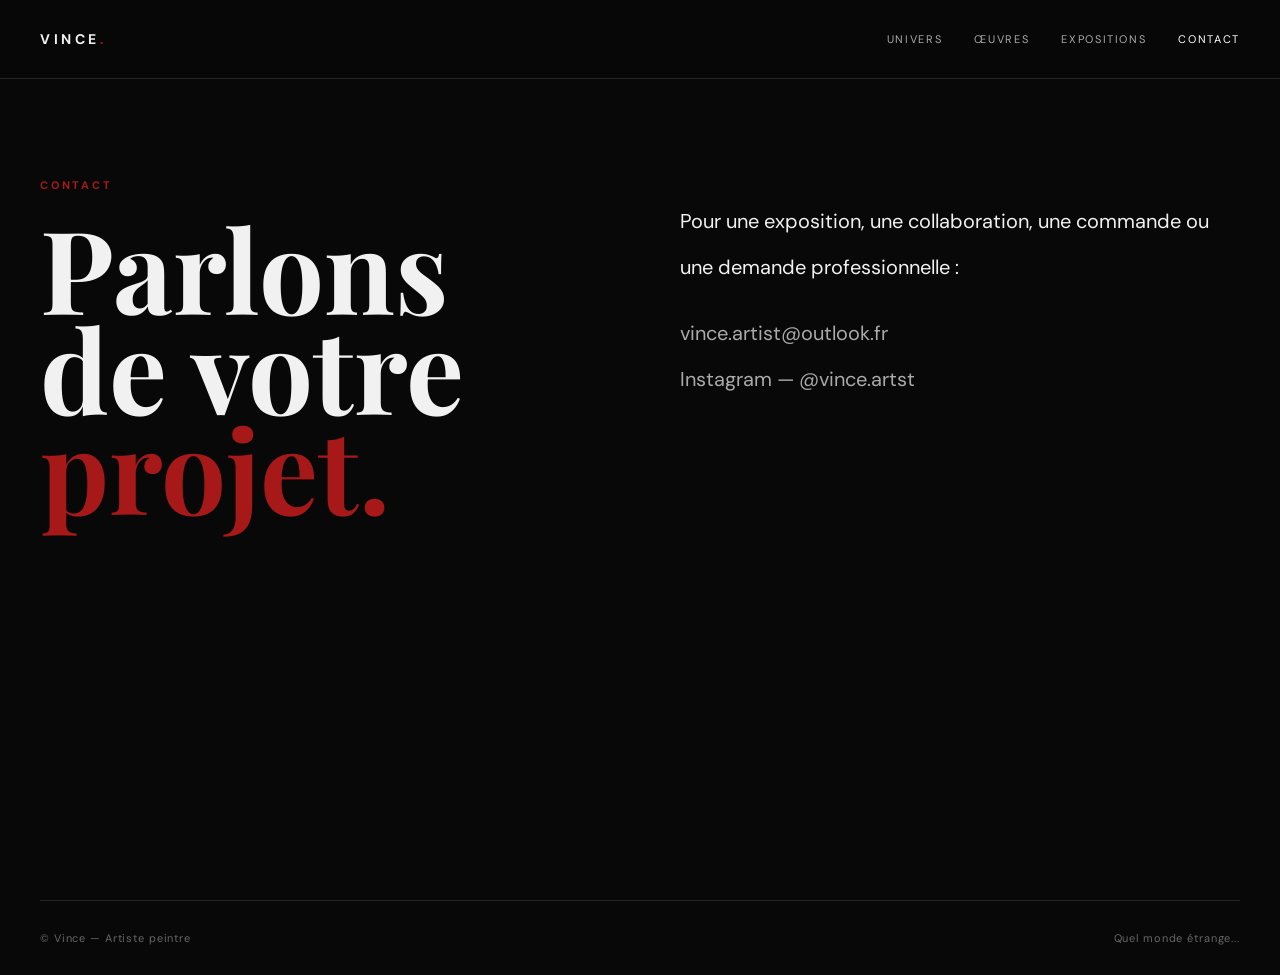
==== contact.html @ ffe188b6 "Create contact.html" ====
<!DOCTYPE html>
<html lang="fr">

<head>

<meta charset="UTF-8">
<meta name="viewport" content="width=device-width, initial-scale=1.0">

<title>Contact — Vince</title>

<link rel="stylesheet" href="style.css">

</head>

<body>

<header>

<div class="container navbar">

<a href="index.html" class="logo">
VINCE<span>.</span>
</a>

<nav>

<a href="univers.html">Univers</a>

<a href="oeuvres.html">Œuvres</a>

<a href="expositions.html">
Expositions
</a>

<a class="active" href="contact.html">
Contact
</a>

</nav>

</div>

</header>


<main>

<section class="container page">

<div class="contact">

<div>

<div class="kicker">
Contact
</div>

<h1>
Parlons<br>
de votre<br>
<span class="red">projet.</span>
</h1>

</div>


<div class="contact-links">

<p>
Pour une exposition, une collaboration,
une commande ou une demande professionnelle :
</p>


<p>

<a href="mailto:vince.artist@outlook.fr">
vince.artist@outlook.fr
</a>

<br>

<a
href="https://instagram.com/vince.artst"
target="_blank"
rel="noopener"
>
Instagram — @vince.artst
</a>

</p>

</div>

</div>

</section>

</main>


<footer class="container">

<span>© Vince — Artiste peintre</span>

<span>Quel monde étrange...</span>

</footer>

</body>

</html>
---- style.css ----
@import url('https://fonts.googleapis.com/css2?family=DM+Sans:wght@400;500;700&family=Playfair+Display:wght@500;600&display=swap');

* {
    box-sizing: border-box;
}

html {
    scroll-behavior: smooth;
}

body {
    margin: 0;
    background: #080808;
    color: #f1f1f1;
    font-family: "DM Sans", Arial, sans-serif;
}

a {
    color: inherit;
    text-decoration: none;
}

img {
    max-width: 100%;
}

.container {
    width: min(1200px, calc(100% - 50px));
    margin: auto;
}

/* HEADER */

header {
    position: fixed;
    top: 0;
    left: 0;
    width: 100%;
    z-index: 100;
    background: rgba(8,8,8,.92);
    backdrop-filter: blur(12px);
    border-bottom: 1px solid #252525;
}

.navbar {
    height: 78px;
    display: flex;
    justify-content: space-between;
    align-items: center;
}

.logo {
    font-weight: 700;
    letter-spacing: .25em;
    font-size: 14px;
}

.logo span {
    color: #9d1515;
}

nav {
    display: flex;
    gap: 32px;
}

nav a {
    font-size: 11px;
    text-transform: uppercase;
    letter-spacing: .15em;
    color: #aaa;
    transition: .25s;
}

nav a:hover,
nav a.active {
    color: #fff;
}

nav a:hover {
    color: #a71919;
}

/* PAGE */

main {
    padding-top: 78px;
}

.page {
    min-height: calc(100vh - 78px);
    padding: 100px 0;
}

.kicker {
    color: #a71919;
    text-transform: uppercase;
    letter-spacing: .25em;
    font-size: 11px;
    font-weight: 700;
}

h1,
h2,
h3 {
    font-family: "Playfair Display", Georgia, serif;
}

h1 {
    font-size: clamp(60px, 9vw, 125px);
    line-height: .87;
    margin: 25px 0;
}

h2 {
    font-size: clamp(42px, 6vw, 72px);
    margin: 0 0 25px;
}

.red {
    color: #a71919;
}

.intro {
    color: #999;
    font-size: 18px;
    line-height: 1.8;
    max-width: 650px;
}

/* HOME */

.hero {
    min-height: calc(100vh - 78px);
    display: grid;
    grid-template-columns: 1fr 1fr;
    align-items: center;
    gap: 70px;
}

.hero-image {
    min-height: 600px;
    background:
        linear-gradient(rgba(0,0,0,.15), rgba(0,0,0,.15)),
        url("images/hero.jpg") center/cover;
    border: 1px solid #292929;
}

.hero-image::after {
    content: "";
    display: block;
    position: relative;
    inset: 20px;
    border: 1px solid rgba(167,25,25,.4);
}

/* ABOUT */

.two-columns {
    display: grid;
    grid-template-columns: 1fr 1fr;
    gap: 80px;
}

.text {
    color: #bbb;
    font-size: 19px;
    line-height: 1.9;
}

.facts {
    border-left: 1px solid #821313;
    padding-left: 35px;
}

.fact {
    padding: 20px 0;
    border-bottom: 1px solid #292929;
}

.fact-title {
    display: block;
    color: #777;
    text-transform: uppercase;
    font-size: 10px;
    letter-spacing: .18em;
    margin-bottom: 8px;
}

/* GALLERY */

.gallery {
    columns: 3 280px;
    column-gap: 20px;
}

.artwork {
    break-inside: avoid;
    margin-bottom: 20px;
    background: #111;
    border: 1px solid #292929;
    transition: transform .3s, border-color .3s;
}

.artwork:hover {
    transform: translateY(-4px);
    border-color: #721414;
}

.artwork img {
    width: 100%;
    height: auto;
    display: block;
}

.artwork-info {
    padding: 16px;
}

.artwork-title {
    font-family: "Playfair Display", Georgia, serif;
    font-size: 20px;
}

.artwork-details {
    margin-top: 7px;
    color: #777;
    font-size: 10px;
    text-transform: uppercase;
    letter-spacing: .1em;
    line-height: 1.6;
}

.loading {
    padding: 80px;
    text-align: center;
    color: #666;
}

/* EXHIBITIONS */

.exhibitions {
    display: grid;
    grid-template-columns: 1fr 1fr;
    gap: 25px;
}

.exhibition {
    padding: 40px;
    min-height: 280px;
    border: 1px solid #303030;
    background: linear-gradient(135deg,#111,#090909);
}

.exhibition h3 {
    font-size: 36px;
    margin: 15px 0;
}

.exhibition p {
    color: #999;
    line-height: 1.8;
}

/* STATEMENT */

.statement {
    font-family: "Playfair Display", Georgia, serif;
    font-size: clamp(35px,5vw,65px);
    line-height: 1.15;
    max-width: 1000px;
}

/* CONTACT */

.contact {
    display: grid;
    grid-template-columns: 1fr 1fr;
    gap: 80px;
}

.contact-links {
    font-size: 20px;
    line-height: 2.3;
}

.contact-links a {
    color: #aaa;
    transition: .2s;
}

.contact-links a:hover {
    color: #a71919;
}

/* FOOTER */

footer {
    border-top: 1px solid #242424;
    padding: 30px 0;
    color: #666;
    font-size: 11px;
    letter-spacing: .08em;
    display: flex;
    justify-content: space-between;
}

/* MOBILE */

@media(max-width:800px) {

    .container {
        width: min(100% - 35px, 700px);
    }

    nav {
        gap: 12px;
    }

    nav a {
        font-size: 9px;
    }

    .hero,
    .two-columns,
    .exhibitions,
    .contact {
        grid-template-columns: 1fr;
    }

    .hero {
        gap: 40px;
    }

    .hero-image {
        min-height: 400px;
    }

    .page {
        padding: 75px 0;
    }

    .gallery {
        columns: 2 150px;
    }
}

@media(max-width:500px) {

    nav {
        display: none;
    }

    .gallery {
        columns: 1;
    }

    h1 {
        font-size: 65px;
    }
}
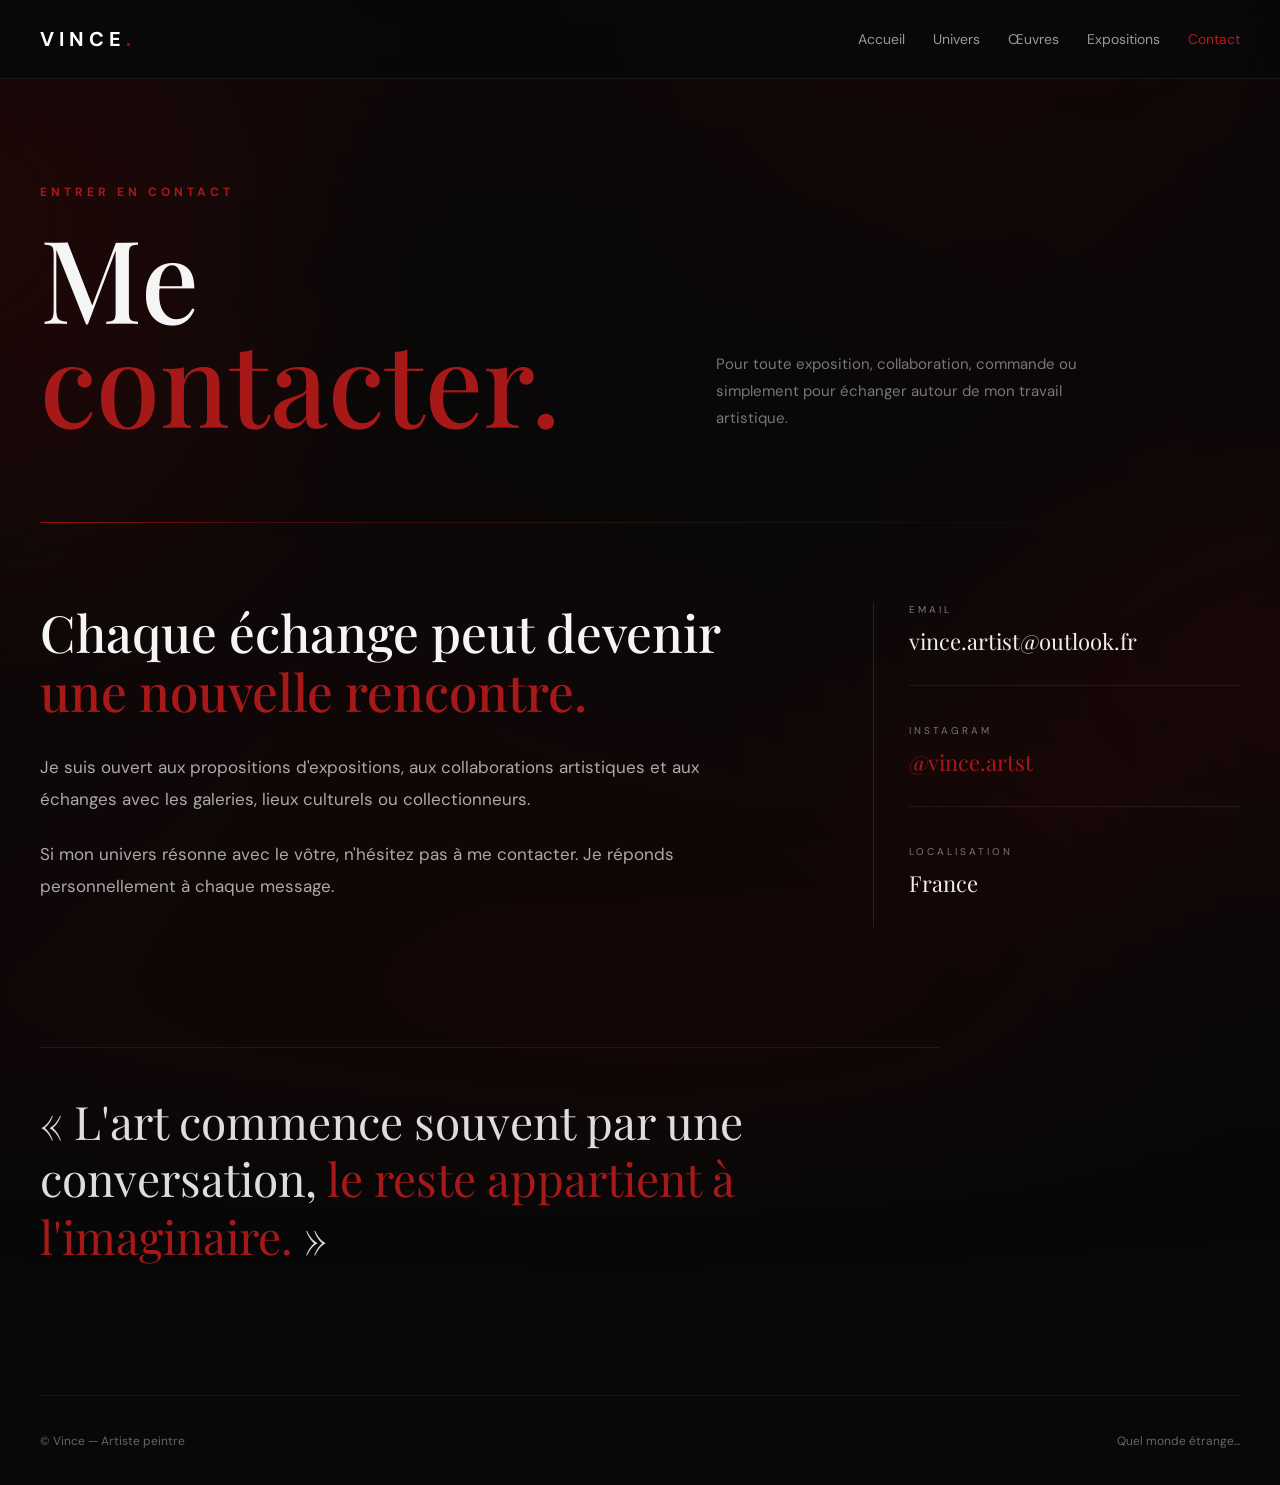
==== commit 6a7c68bd: "Update contact.html" ====
--- a/contact.html
+++ b/contact.html
@@ -9,6 +9,179 @@
 <title>Contact — Vince</title>
 
 <link rel="stylesheet" href="style.css">
+
+<style>
+
+/* =========================
+   PAGE CONTACT
+========================= */
+
+.contact-page{
+    padding-top:105px;
+    padding-bottom:130px;
+}
+
+.contact-header{
+    display:grid;
+    grid-template-columns:1.1fr 1fr;
+    gap:100px;
+    align-items:end;
+    margin-bottom:90px;
+}
+
+.contact-header h1{
+    font-family:'Playfair Display',serif;
+    font-size:clamp(65px,9vw,120px);
+    line-height:.9;
+    font-weight:500;
+    margin:0;
+}
+
+.contact-intro{
+    color:#777;
+    font-size:15px;
+    line-height:1.8;
+    max-width:420px;
+}
+
+.contact-line{
+    width:100%;
+    height:1px;
+    background:linear-gradient(90deg,#8f1111 0%,rgba(143,17,17,.45) 18%,rgba(255,255,255,.06) 55%,transparent 100%);
+    margin-bottom:80px;
+}
+
+/* =========================
+   CONTENU
+========================= */
+
+.contact-content{
+    display:grid;
+    grid-template-columns:1.4fr .7fr;
+    gap:100px;
+    align-items:start;
+}
+
+.contact-text h2{
+    font-family:'Playfair Display',serif;
+    font-size:clamp(34px,4vw,52px);
+    font-weight:500;
+    line-height:1.15;
+    margin:0 0 30px;
+}
+
+.contact-text h2 span{
+    color:#a71919;
+}
+
+.contact-text p{
+    color:#aaa;
+    font-size:17px;
+    line-height:1.9;
+    margin:0 0 22px;
+}
+
+/* =========================
+   INFOS
+========================= */
+
+.contact-details{
+    border-left:1px solid rgba(143,17,17,.6);
+    padding-left:35px;
+}
+
+.contact-item{
+    margin-bottom:38px;
+    padding-bottom:28px;
+    border-bottom:1px solid rgba(255,255,255,.07);
+}
+
+.contact-item:last-child{
+    border-bottom:none;
+    margin-bottom:0;
+}
+
+.contact-label{
+    color:#777;
+    font-size:10px;
+    letter-spacing:3px;
+    text-transform:uppercase;
+    margin-bottom:10px;
+}
+
+.contact-value{
+    color:#eee;
+    font-family:'Playfair Display',serif;
+    font-size:22px;
+    line-height:1.4;
+    text-decoration:none;
+    display:block;
+}
+
+.contact-value:hover{
+    color:#a71919;
+}
+
+.instagram{
+    color:#a71919;
+}
+
+/* =========================
+   BAS DE PAGE
+========================= */
+
+.contact-footer{
+    margin-top:120px;
+    padding-top:45px;
+    border-top:1px solid rgba(255,255,255,.07);
+    max-width:900px;
+}
+
+.contact-footer p{
+    font-family:'Playfair Display',serif;
+    font-size:clamp(28px,4vw,46px);
+    line-height:1.25;
+    color:#ddd;
+    margin:0;
+}
+
+.contact-footer span{
+    color:#a71919;
+}
+
+/* =========================
+   MOBILE
+========================= */
+
+@media(max-width:850px){
+
+    .contact-header{
+        grid-template-columns:1fr;
+        gap:35px;
+        margin-bottom:70px;
+    }
+
+    .contact-content{
+        grid-template-columns:1fr;
+        gap:60px;
+    }
+
+}
+
+@media(max-width:600px){
+
+    .contact-page{
+        padding-top:70px;
+        padding-bottom:90px;
+    }
+
+    .contact-details{
+        padding-left:25px;
+    }
+
+}
+
+</style>
 
 </head>
 
@@ -23,82 +196,120 @@
 </a>
 
 <nav>
-
+<a href="index.html">Accueil</a>
 <a href="univers.html">Univers</a>
-
 <a href="oeuvres.html">Œuvres</a>
-
-<a href="expositions.html">
-Expositions
-</a>
-
-<a class="active" href="contact.html">
-Contact
-</a>
-
+<a href="expositions.html">Expositions</a>
+<a class="active" href="contact.html">Contact</a>
 </nav>
 
 </div>
 
 </header>
 
-
 <main>
 
-<section class="container page">
-
-<div class="contact">
+<section class="container contact-page">
+
+<div class="contact-header">
 
 <div>
 
 <div class="kicker">
-Contact
+Entrer en contact
 </div>
 
 <h1>
-Parlons<br>
-de votre<br>
-<span class="red">projet.</span>
+Me<br>
+<span class="red">contacter.</span>
 </h1>
 
 </div>
 
-
-<div class="contact-links">
+<div class="contact-intro">
+
+Pour toute exposition, collaboration, commande ou simplement pour échanger autour de mon travail artistique.
+
+</div>
+
+</div>
+
+<div class="contact-line"></div>
+
+<div class="contact-content">
+
+<div class="contact-text">
+
+<h2>
+Chaque échange peut devenir<br>
+<span>une nouvelle rencontre.</span>
+</h2>
 
 <p>
-Pour une exposition, une collaboration,
-une commande ou une demande professionnelle :
+Je suis ouvert aux propositions d'expositions, aux collaborations artistiques et aux échanges avec les galeries, lieux culturels ou collectionneurs.
 </p>
 
-
 <p>
-
-<a href="mailto:vince.artist@outlook.fr">
+Si mon univers résonne avec le vôtre, n'hésitez pas à me contacter. Je réponds personnellement à chaque message.
+</p>
+
+</div>
+
+<div class="contact-details">
+
+<div class="contact-item">
+
+<div class="contact-label">
+Email
+</div>
+
+<a class="contact-value" href="mailto:vince.artist@outlook.fr">
 vince.artist@outlook.fr
 </a>
 
-<br>
-
-<a
-href="https://instagram.com/vince.artst"
-target="_blank"
-rel="noopener"
->
-Instagram — @vince.artst
+</div>
+
+<div class="contact-item">
+
+<div class="contact-label">
+Instagram
+</div>
+
+<a class="contact-value instagram" href="https://instagram.com/vince.artst" target="_blank">
+@vince.artst
 </a>
 
+</div>
+
+<div class="contact-item">
+
+<div class="contact-label">
+Localisation
+</div>
+
+<div class="contact-value">
+France
+</div>
+
+</div>
+
+</div>
+
+</div>
+
+<div class="contact-footer">
+
+<p>
+« L'art commence souvent par une conversation,
+<span>le reste appartient à l'imaginaire.</span> »
 </p>
 
 </div>
 
-</div>
-
 </section>
 
 </main>
 
-
 <footer class="container">
 
 <span>© Vince — Artiste peintre</span>
@@ -108,5 +319,4 @@
 </footer>
 
 </body>
-
 </html>
--- a/style.css
+++ b/style.css
@@ -11,110 +11,192 @@
 body {
     margin: 0;
     background: #080808;
-    color: #f1f1f1;
-    font-family: "DM Sans", Arial, sans-serif;
-}
-
-a {
-    color: inherit;
-    text-decoration: none;
-}
-
-img {
-    max-width: 100%;
-}
+    color: #f5f5f5;
+    font-family: 'DM Sans', sans-serif;
+    overflow-x: hidden;
+    position: relative;
+}
+
+/* =========================
+   VORTEX ROUGES
+   Fond uniquement
+========================= */
+
+body::before {
+    content: "";
+    position: fixed;
+    inset: -20%;
+    z-index: -2;
+    pointer-events: none;
+
+    background:
+        radial-gradient(
+            ellipse 35% 55% at 15% 25%,
+            rgba(95, 5, 5, 0.28),
+            transparent 70%
+        ),
+        radial-gradient(
+            ellipse 45% 35% at 85% 75%,
+            rgba(75, 3, 3, 0.24),
+            transparent 70%
+        ),
+        radial-gradient(
+            ellipse 30% 50% at 70% 15%,
+            rgba(55, 2, 2, 0.18),
+            transparent 70%
+        );
+
+    filter: blur(45px);
+
+    transform: rotate(-8deg);
+}
+
+/* Deuxième couche pour donner l'effet organique */
+body::after {
+    content: "";
+    position: fixed;
+    inset: -25%;
+    z-index: -3;
+    pointer-events: none;
+
+    background:
+        conic-gradient(
+            from 20deg at 20% 30%,
+            transparent 0deg,
+            rgba(70, 3, 3, 0.13) 35deg,
+            transparent 80deg,
+            rgba(55, 2, 2, 0.10) 130deg,
+            transparent 190deg
+        ),
+        conic-gradient(
+            from 190deg at 80% 70%,
+            transparent 0deg,
+            rgba(90, 4, 4, 0.12) 45deg,
+            transparent 100deg,
+            rgba(50, 2, 2, 0.10) 160deg,
+            transparent 220deg
+        );
+
+    filter: blur(70px);
+}
+
+
+/* =========================
+   CONTAINER
+========================= */
 
 .container {
     width: min(1200px, calc(100% - 50px));
     margin: auto;
 }
 
-/* HEADER */
+
+/* =========================
+   HEADER
+========================= */
 
 header {
-    position: fixed;
+    position: sticky;
     top: 0;
-    left: 0;
-    width: 100%;
     z-index: 100;
-    background: rgba(8,8,8,.92);
+
+    background: rgba(8, 8, 8, 0.88);
+
     backdrop-filter: blur(12px);
-    border-bottom: 1px solid #252525;
+
+    border-bottom: 1px solid rgba(255, 255, 255, 0.06);
 }
 
 .navbar {
-    height: 78px;
+    min-height: 78px;
+
     display: flex;
+    align-items: center;
     justify-content: space-between;
-    align-items: center;
 }
 
 .logo {
+    color: #fff;
+    text-decoration: none;
+
     font-weight: 700;
-    letter-spacing: .25em;
-    font-size: 14px;
+    font-size: 20px;
+
+    letter-spacing: 5px;
 }
 
 .logo span {
-    color: #9d1515;
+    color: #8f1111;
 }
 
 nav {
     display: flex;
-    gap: 32px;
+    gap: 28px;
 }
 
 nav a {
-    font-size: 11px;
-    text-transform: uppercase;
-    letter-spacing: .15em;
-    color: #aaa;
-    transition: .25s;
+    color: #999;
+
+    text-decoration: none;
+
+    font-size: 14px;
+
+    transition: color 0.25s ease;
 }
 
 nav a:hover,
 nav a.active {
-    color: #fff;
-}
-
-nav a:hover {
-    color: #a71919;
-}
-
-/* PAGE */
-
-main {
-    padding-top: 78px;
-}
-
-.page {
+    color: #b51b1b;
+}
+
+
+/* =========================
+   ACCUEIL
+========================= */
+
+.hero {
     min-height: calc(100vh - 78px);
-    padding: 100px 0;
+
+    display: grid;
+
+    grid-template-columns: 1fr 1fr;
+
+    align-items: center;
+
+    gap: 70px;
+
+    position: relative;
+}
+
+.hero > div:first-child {
+    position: relative;
+    z-index: 2;
 }
 
 .kicker {
     color: #a71919;
+
+    font-size: 12px;
+
+    font-weight: 700;
+
+    letter-spacing: 4px;
+
     text-transform: uppercase;
-    letter-spacing: .25em;
-    font-size: 11px;
-    font-weight: 700;
-}
-
-h1,
-h2,
-h3 {
-    font-family: "Playfair Display", Georgia, serif;
-}
-
-h1 {
-    font-size: clamp(60px, 9vw, 125px);
-    line-height: .87;
-    margin: 25px 0;
-}
-
-h2 {
-    font-size: clamp(42px, 6vw, 72px);
-    margin: 0 0 25px;
+
+    margin-bottom: 25px;
+}
+
+.hero h1 {
+    font-family: 'Playfair Display', serif;
+
+    font-size: clamp(55px, 7vw, 100px);
+
+    line-height: 0.95;
+
+    font-weight: 500;
+
+    margin: 0;
 }
 
 .red {
@@ -122,240 +204,307 @@
 }
 
 .intro {
-    color: #999;
-    font-size: 18px;
+    color: #aaa;
+
+    max-width: 560px;
+
+    font-size: 17px;
+
     line-height: 1.8;
-    max-width: 650px;
-}
-
-/* HOME */
-
-.hero {
-    min-height: calc(100vh - 78px);
-    display: grid;
-    grid-template-columns: 1fr 1fr;
-    align-items: center;
-    gap: 70px;
-}
+
+    margin-top: 30px;
+}
+
+
+/* =========================
+   IMAGE ACCUEIL
+========================= */
 
 .hero-image {
     min-height: 600px;
-    background:
-        linear-gradient(rgba(0,0,0,.15), rgba(0,0,0,.15)),
-        url("images/hero.jpg") center/cover;
-    border: 1px solid #292929;
+
+    position: relative;
+
+    background-image:
+        linear-gradient(
+            90deg,
+            #080808 0%,
+            transparent 30%
+        ),
+        url("images/hero.jpg");
+
+    background-size: cover;
+
+    background-position: center;
+
+    border-radius: 2px;
+
+    overflow: hidden;
+
+    border: 1px solid rgba(120, 10, 10, 0.25);
 }
 
 .hero-image::after {
     content: "";
-    display: block;
-    position: relative;
-    inset: 20px;
-    border: 1px solid rgba(167,25,25,.4);
-}
-
-/* ABOUT */
-
-.two-columns {
-    display: grid;
-    grid-template-columns: 1fr 1fr;
-    gap: 80px;
-}
-
-.text {
-    color: #bbb;
-    font-size: 19px;
-    line-height: 1.9;
-}
-
-.facts {
-    border-left: 1px solid #821313;
-    padding-left: 35px;
-}
-
-.fact {
-    padding: 20px 0;
-    border-bottom: 1px solid #292929;
-}
-
-.fact-title {
-    display: block;
-    color: #777;
-    text-transform: uppercase;
-    font-size: 10px;
-    letter-spacing: .18em;
-    margin-bottom: 8px;
-}
-
-/* GALLERY */
+
+    position: absolute;
+
+    inset: 0;
+
+    background:
+        radial-gradient(
+            circle at 70% 50%,
+            transparent 0%,
+            rgba(0, 0, 0, 0.15) 40%,
+            rgba(0, 0, 0, 0.65) 100%
+        );
+
+    pointer-events: none;
+}
+
+
+/* =========================
+   PAGES
+========================= */
+
+.page {
+    padding-top: 100px;
+    padding-bottom: 120px;
+
+    min-height: calc(100vh - 78px);
+}
+
+.page h1 {
+    font-family: 'Playfair Display', serif;
+
+    font-size: clamp(50px, 7vw, 90px);
+
+    line-height: 1;
+
+    font-weight: 500;
+
+    margin: 0 0 25px;
+}
+
+
+/* =========================
+   GALERIE
+========================= */
 
 .gallery {
     columns: 3 280px;
-    column-gap: 20px;
+
+    column-gap: 25px;
+
+    margin-top: 55px;
 }
 
 .artwork {
     break-inside: avoid;
-    margin-bottom: 20px;
-    background: #111;
-    border: 1px solid #292929;
-    transition: transform .3s, border-color .3s;
-}
-
-.artwork:hover {
-    transform: translateY(-4px);
-    border-color: #721414;
+
+    margin-bottom: 35px;
+
+    position: relative;
 }
 
 .artwork img {
     width: 100%;
+
     height: auto;
+
     display: block;
+
+    transition:
+        transform 0.4s ease,
+        filter 0.4s ease;
+}
+
+.artwork:hover img {
+    transform: scale(1.015);
+
+    filter: brightness(1.08);
 }
 
 .artwork-info {
-    padding: 16px;
+    padding-top: 13px;
 }
 
 .artwork-title {
-    font-family: "Playfair Display", Georgia, serif;
-    font-size: 20px;
+    font-family: 'Playfair Display', serif;
+
+    font-size: 22px;
+
+    color: #eee;
 }
 
 .artwork-details {
-    margin-top: 7px;
     color: #777;
-    font-size: 10px;
-    text-transform: uppercase;
-    letter-spacing: .1em;
-    line-height: 1.6;
-}
+
+    font-size: 13px;
+
+    margin-top: 5px;
+}
+
+
+/* =========================
+   EXPOSITIONS
+========================= */
+
+.expo {
+    margin-top: 55px;
+
+    padding-left: 25px;
+
+    border-left: 2px solid #8f1111;
+}
+
+.expo h2 {
+    font-family: 'Playfair Display', serif;
+
+    font-size: 30px;
+
+    margin-top: 0;
+}
+
+
+/* =========================
+   FOOTER
+========================= */
+
+footer {
+    min-height: 90px;
+
+    display: flex;
+
+    justify-content: space-between;
+
+    align-items: center;
+
+    border-top: 1px solid rgba(255, 255, 255, 0.06);
+
+    color: #666;
+
+    font-size: 12px;
+}
+
+
+/* =========================
+   BOUTONS
+========================= */
+
+.button {
+    display: inline-block;
+
+    margin-top: 25px;
+
+    padding: 13px 22px;
+
+    border: 1px solid #7e1111;
+
+    color: #fff;
+
+    text-decoration: none;
+
+    transition:
+        background 0.25s ease,
+        border-color 0.25s ease;
+}
+
+.button:hover {
+    background: #7e1111;
+
+    border-color: #7e1111;
+}
+
+
+/* =========================
+   CHARGEMENT
+========================= */
 
 .loading {
-    padding: 80px;
-    text-align: center;
-    color: #666;
-}
-
-/* EXHIBITIONS */
-
-.exhibitions {
-    display: grid;
-    grid-template-columns: 1fr 1fr;
-    gap: 25px;
-}
-
-.exhibition {
-    padding: 40px;
-    min-height: 280px;
-    border: 1px solid #303030;
-    background: linear-gradient(135deg,#111,#090909);
-}
-
-.exhibition h3 {
-    font-size: 36px;
-    margin: 15px 0;
-}
-
-.exhibition p {
-    color: #999;
-    line-height: 1.8;
-}
-
-/* STATEMENT */
-
-.statement {
-    font-family: "Playfair Display", Georgia, serif;
-    font-size: clamp(35px,5vw,65px);
-    line-height: 1.15;
-    max-width: 1000px;
-}
-
-/* CONTACT */
-
-.contact {
-    display: grid;
-    grid-template-columns: 1fr 1fr;
-    gap: 80px;
-}
-
-.contact-links {
-    font-size: 20px;
-    line-height: 2.3;
-}
-
-.contact-links a {
-    color: #aaa;
-    transition: .2s;
-}
-
-.contact-links a:hover {
-    color: #a71919;
-}
-
-/* FOOTER */
-
-footer {
-    border-top: 1px solid #242424;
+    color: #777;
+
+    font-size: 14px;
+
     padding: 30px 0;
-    color: #666;
-    font-size: 11px;
-    letter-spacing: .08em;
-    display: flex;
-    justify-content: space-between;
-}
-
-/* MOBILE */
-
-@media(max-width:800px) {
-
-    .container {
-        width: min(100% - 35px, 700px);
+}
+
+
+/* =========================
+   MOBILE
+========================= */
+
+@media (max-width: 800px) {
+
+    .navbar {
+        flex-direction: column;
+
+        justify-content: center;
+
+        gap: 15px;
+
+        padding: 18px 0;
     }
 
     nav {
-        gap: 12px;
-    }
-
-    nav a {
-        font-size: 9px;
-    }
-
-    .hero,
-    .two-columns,
-    .exhibitions,
-    .contact {
+        gap: 16px;
+
+        flex-wrap: wrap;
+
+        justify-content: center;
+    }
+
+    .hero {
         grid-template-columns: 1fr;
-    }
-
-    .hero {
+
         gap: 40px;
+
+        padding-top: 70px;
+
+        padding-bottom: 70px;
     }
 
     .hero-image {
-        min-height: 400px;
+        min-height: 450px;
+
+        order: 2;
     }
 
     .page {
-        padding: 75px 0;
-    }
-
-    .gallery {
-        columns: 2 150px;
-    }
-}
-
-@media(max-width:500px) {
-
-    nav {
-        display: none;
+        padding-top: 65px;
     }
 
     .gallery {
         columns: 1;
     }
 
-    h1 {
-        font-size: 65px;
-    }
-}
+    footer {
+        flex-direction: column;
+
+        justify-content: center;
+
+        gap: 10px;
+
+        padding: 25px 0;
+    }
+}
+
+
+/* =========================
+   PETITS ÉCRANS
+========================= */
+
+@media (max-width: 500px) {
+
+    .container {
+        width: min(1200px, calc(100% - 30px));
+    }
+
+    .hero h1 {
+        font-size: 55px;
+    }
+
+    .hero-image {
+        min-height: 380px;
+    }
+}
